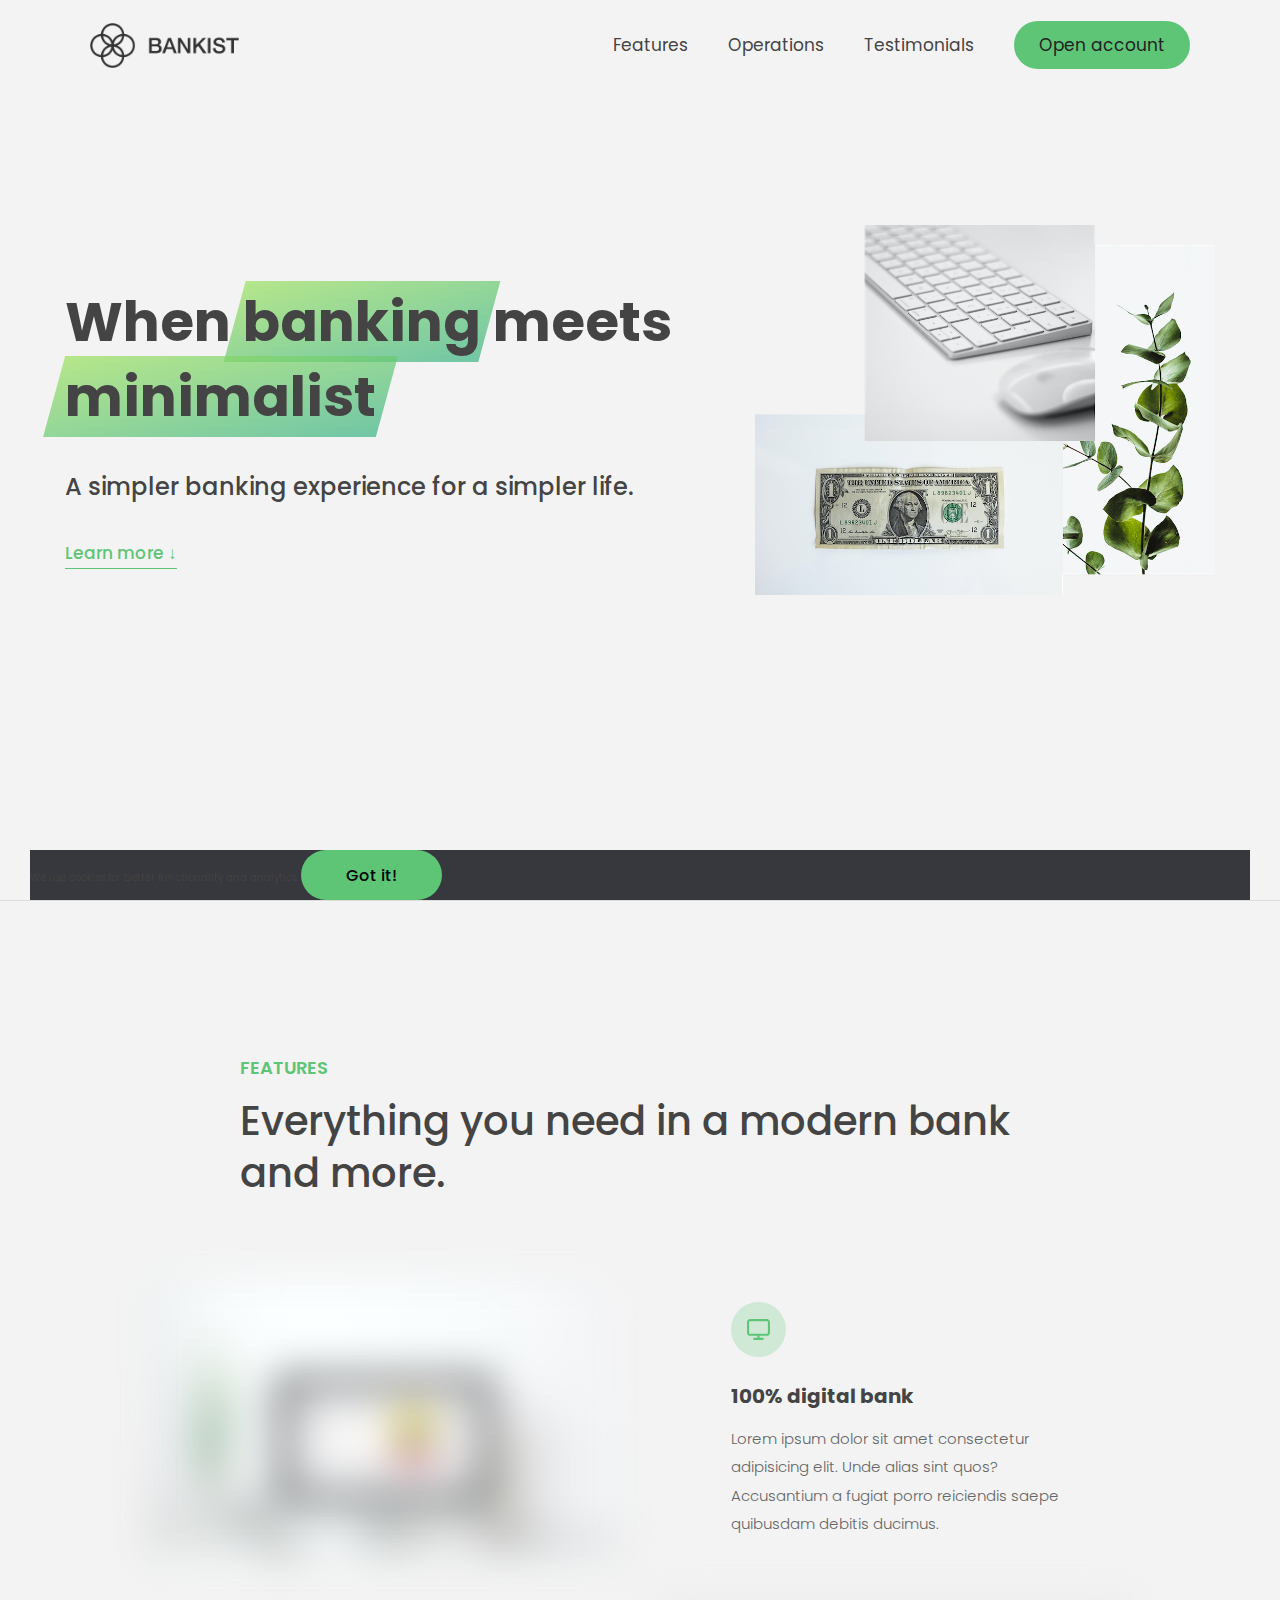
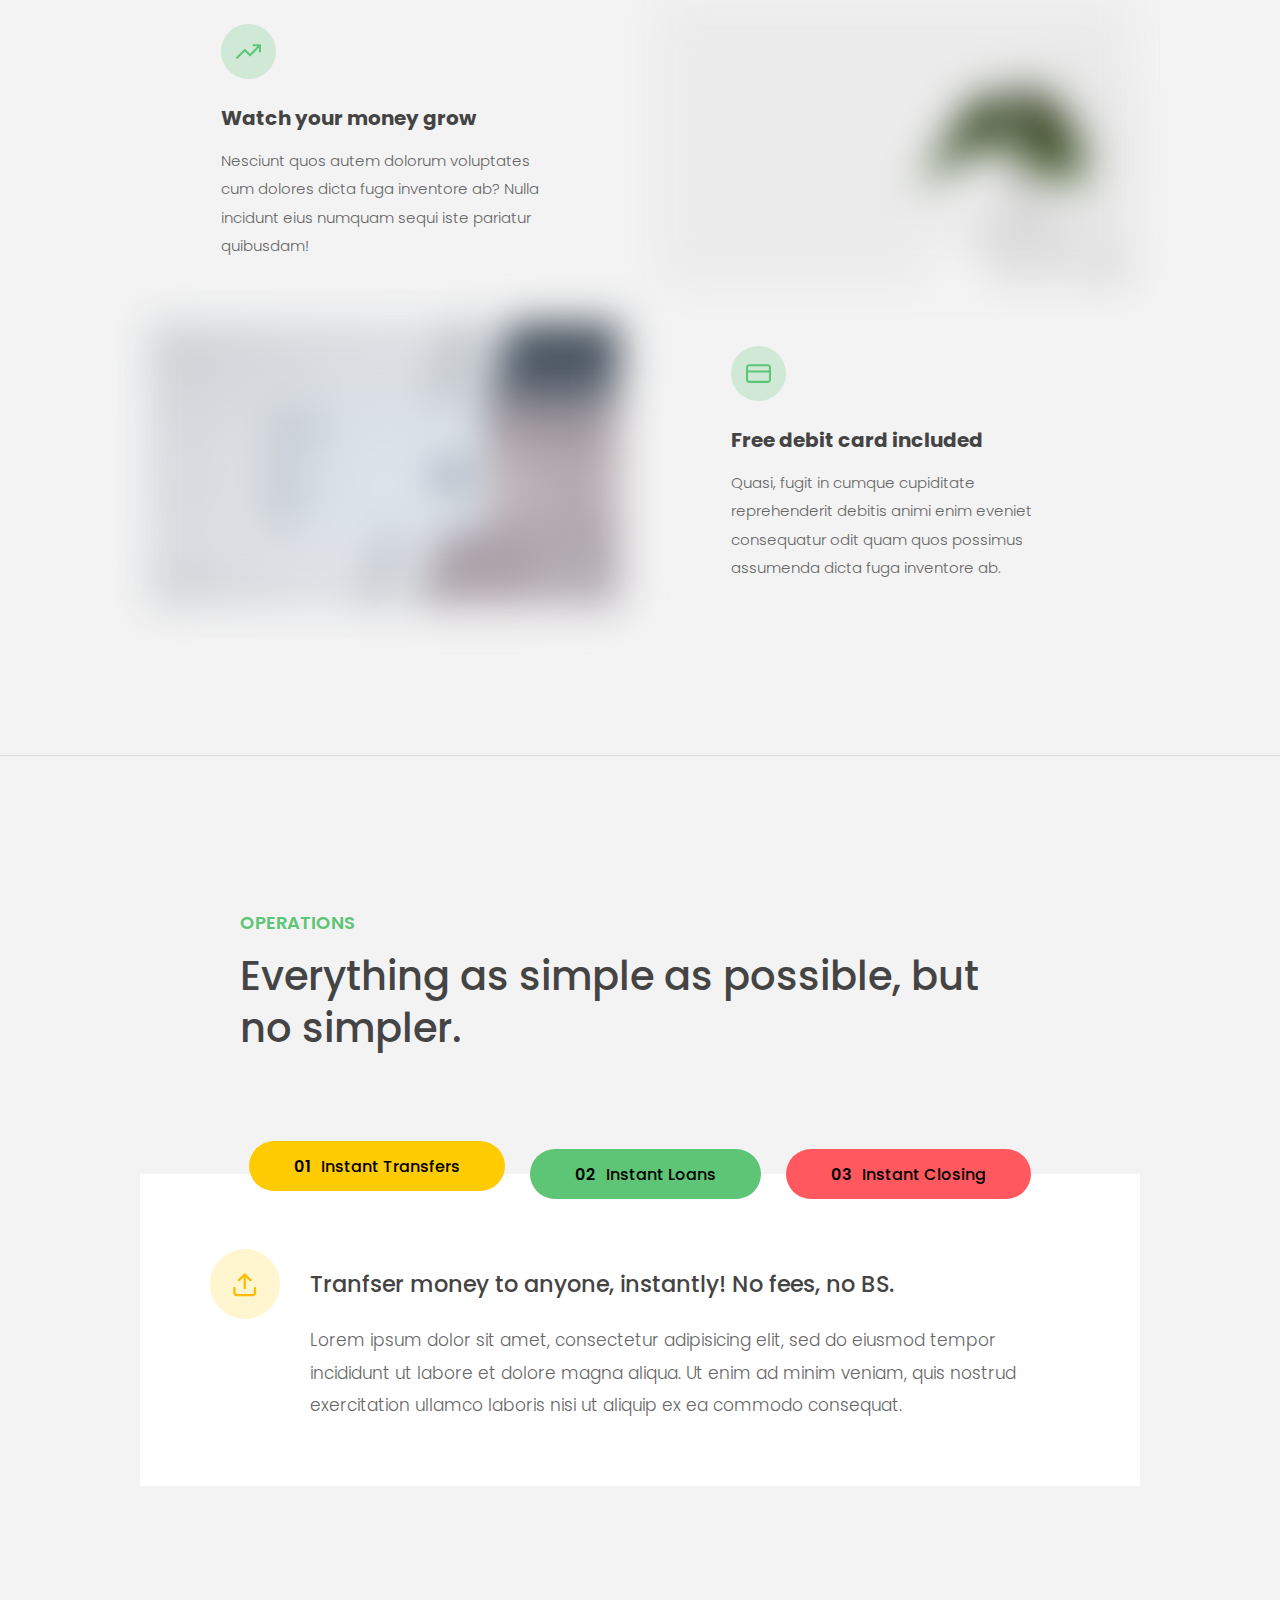
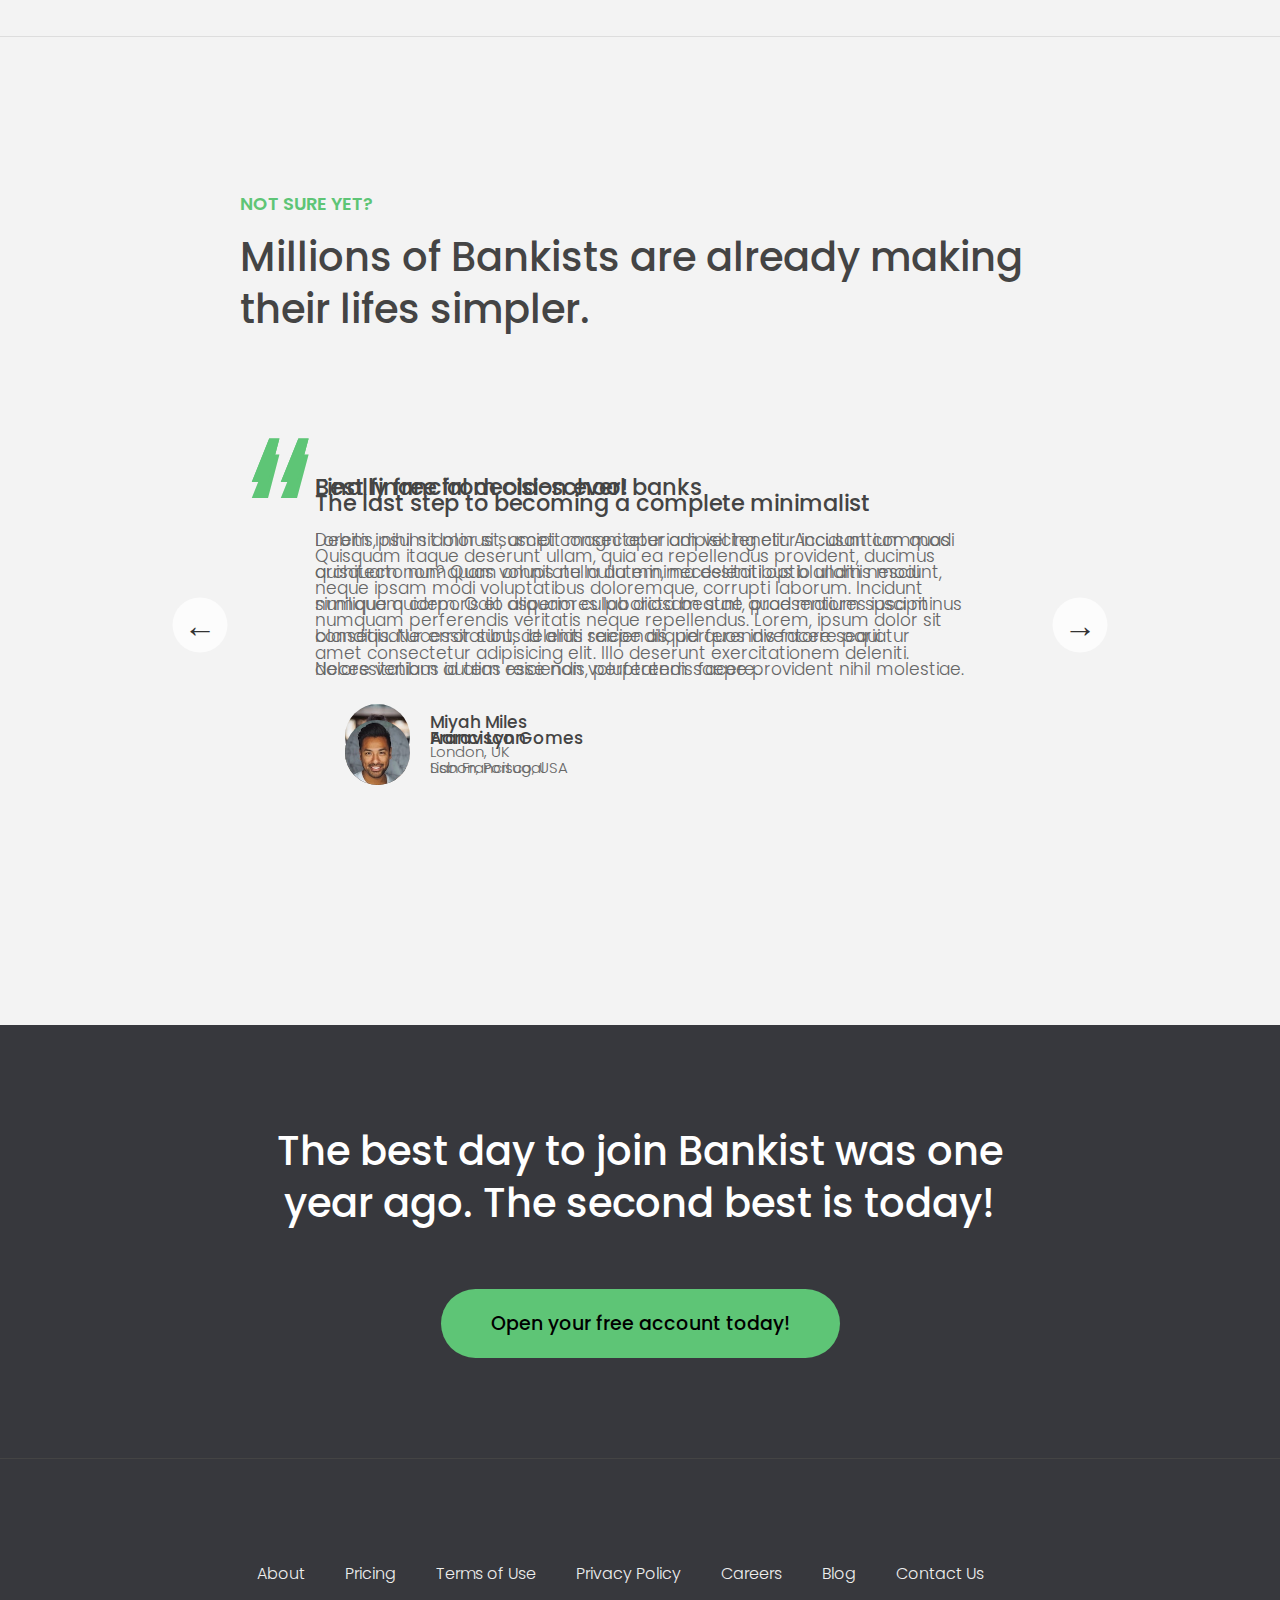
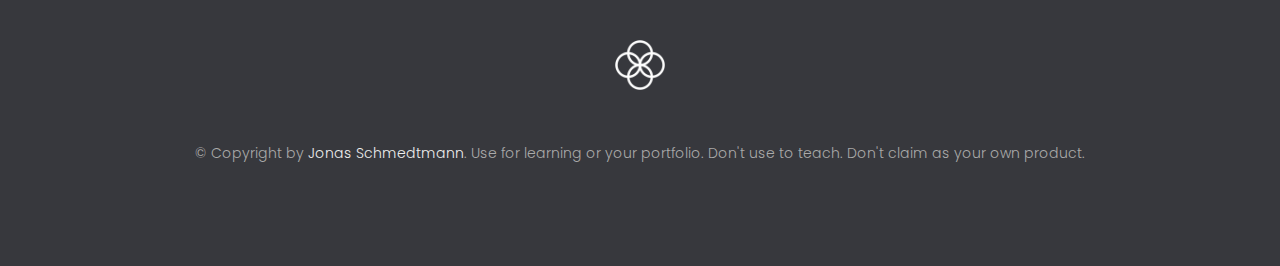
==== bankist-dom/index.html @ 55b10084 "dom start" ====
<!DOCTYPE html>
<html lang="en">
  <head>
    <meta charset="UTF-8" />
    <meta name="viewport" content="width=device-width, initial-scale=1.0" />
    <meta http-equiv="X-UA-Compatible" content="ie=edge" />
    <link rel="shortcut icon" type="image/png" href="img/icon.png" />

    <link
      href="https://fonts.googleapis.com/css?family=Poppins:300,400,500,600&display=swap"
      rel="stylesheet"
    />
    <link rel="stylesheet" href="style.css" />
    <title>Bankist | When Banking meets Minimalist</title>
  </head>
  <body>
    <header class="header">
      <nav class="nav">
        <img
          src="img/logo.png"
          alt="Bankist logo"
          class="nav__logo"
          id="logo"
        />
        <ul class="nav__links">
          <li class="nav__item">
            <a class="nav__link" href="#section--1">Features</a>
          </li>
          <li class="nav__item">
            <a class="nav__link" href="#section--2">Operations</a>
          </li>
          <li class="nav__item">
            <a class="nav__link" href="#section--3">Testimonials</a>
          </li>
          <li class="nav__item">
            <a class="nav__link nav__link--btn btn--show-modal" href="#"
              >Open account</a
            >
          </li>
        </ul>
      </nav>

      <div class="header__title">
        <h1>
          When
          <!-- Green highlight effect -->
          <span class="highlight">banking</span>
          meets<br />
          <span class="highlight">minimalist</span>
        </h1>
        <h4>A simpler banking experience for a simpler life.</h4>
        <button class="btn--text btn--scroll-to">Learn more &DownArrow;</button>
        <img
          src="img/hero.png"
          class="header__img"
          alt="Minimalist bank items"
        />
      </div>
    </header>

    <section class="section" id="section--1">
      <div class="section__title">
        <h2 class="section__description">Features</h2>
        <h3 class="section__header">
          Everything you need in a modern bank and more.
        </h3>
      </div>

      <div class="features">
        <img
          src="img/digital-lazy.jpg"
          data-src="img/digital.jpg"
          alt="Computer"
          class="features__img lazy-img"
        />
        <div class="features__feature">
          <div class="features__icon">
            <svg>
              <use xlink:href="img/icons.svg#icon-monitor"></use>
            </svg>
          </div>
          <h5 class="features__header">100% digital bank</h5>
          <p>
            Lorem ipsum dolor sit amet consectetur adipisicing elit. Unde alias
            sint quos? Accusantium a fugiat porro reiciendis saepe quibusdam
            debitis ducimus.
          </p>
        </div>

        <div class="features__feature">
          <div class="features__icon">
            <svg>
              <use xlink:href="img/icons.svg#icon-trending-up"></use>
            </svg>
          </div>
          <h5 class="features__header">Watch your money grow</h5>
          <p>
            Nesciunt quos autem dolorum voluptates cum dolores dicta fuga
            inventore ab? Nulla incidunt eius numquam sequi iste pariatur
            quibusdam!
          </p>
        </div>
        <img
          src="img/grow-lazy.jpg"
          data-src="img/grow.jpg"
          alt="Plant"
          class="features__img lazy-img"
        />

        <img
          src="img/card-lazy.jpg"
          data-src="img/card.jpg"
          alt="Credit card"
          class="features__img lazy-img"
        />
        <div class="features__feature">
          <div class="features__icon">
            <svg>
              <use xlink:href="img/icons.svg#icon-credit-card"></use>
            </svg>
          </div>
          <h5 class="features__header">Free debit card included</h5>
          <p>
            Quasi, fugit in cumque cupiditate reprehenderit debitis animi enim
            eveniet consequatur odit quam quos possimus assumenda dicta fuga
            inventore ab.
          </p>
        </div>
      </div>
    </section>

    <section class="section" id="section--2">
      <div class="section__title">
        <h2 class="section__description">Operations</h2>
        <h3 class="section__header">
          Everything as simple as possible, but no simpler.
        </h3>
      </div>

      <div class="operations">
        <div class="operations__tab-container">
          <button
            class="btn operations__tab operations__tab--1 operations__tab--active"
            data-tab="1"
          >
            <span>01</span>Instant Transfers
          </button>
          <button class="btn operations__tab operations__tab--2" data-tab="2">
            <span>02</span>Instant Loans
          </button>
          <button class="btn operations__tab operations__tab--3" data-tab="3">
            <span>03</span>Instant Closing
          </button>
        </div>
        <div
          class="operations__content operations__content--1 operations__content--active"
        >
          <div class="operations__icon operations__icon--1">
            <svg>
              <use xlink:href="img/icons.svg#icon-upload"></use>
            </svg>
          </div>
          <h5 class="operations__header">
            Tranfser money to anyone, instantly! No fees, no BS.
          </h5>
          <p>
            Lorem ipsum dolor sit amet, consectetur adipisicing elit, sed do
            eiusmod tempor incididunt ut labore et dolore magna aliqua. Ut enim
            ad minim veniam, quis nostrud exercitation ullamco laboris nisi ut
            aliquip ex ea commodo consequat.
          </p>
        </div>

        <div class="operations__content operations__content--2">
          <div class="operations__icon operations__icon--2">
            <svg>
              <use xlink:href="img/icons.svg#icon-home"></use>
            </svg>
          </div>
          <h5 class="operations__header">
            Buy a home or make your dreams come true, with instant loans.
          </h5>
          <p>
            Duis aute irure dolor in reprehenderit in voluptate velit esse
            cillum dolore eu fugiat nulla pariatur. Excepteur sint occaecat
            cupidatat non proident, sunt in culpa qui officia deserunt mollit
            anim id est laborum.
          </p>
        </div>
        <div class="operations__content operations__content--3">
          <div class="operations__icon operations__icon--3">
            <svg>
              <use xlink:href="img/icons.svg#icon-user-x"></use>
            </svg>
          </div>
          <h5 class="operations__header">
            No longer need your account? No problem! Close it instantly.
          </h5>
          <p>
            Excepteur sint occaecat cupidatat non proident, sunt in culpa qui
            officia deserunt mollit anim id est laborum. Ut enim ad minim
            veniam, quis nostrud exercitation ullamco laboris nisi ut aliquip ex
            ea commodo consequat.
          </p>
        </div>
      </div>
    </section>

    <section class="section" id="section--3">
      <div class="section__title section__title--testimonials">
        <h2 class="section__description">Not sure yet?</h2>
        <h3 class="section__header">
          Millions of Bankists are already making their lifes simpler.
        </h3>
      </div>

      <div class="slider">
        <div class="slide slide--1">
          <div class="testimonial">
            <h5 class="testimonial__header">Best financial decision ever!</h5>
            <blockquote class="testimonial__text">
              Lorem ipsum dolor sit, amet consectetur adipisicing elit.
              Accusantium quas quisquam non? Quas voluptate nulla minima
              deleniti optio ullam nesciunt, numquam corporis et asperiores
              laboriosam sunt, praesentium suscipit blanditiis. Necessitatibus
              id alias reiciendis, perferendis facere pariatur dolore veniam
              autem esse non voluptatem saepe provident nihil molestiae.
            </blockquote>
            <address class="testimonial__author">
              <img src="img/user-1.jpg" alt="" class="testimonial__photo" />
              <h6 class="testimonial__name">Aarav Lynn</h6>
              <p class="testimonial__location">San Francisco, USA</p>
            </address>
          </div>
        </div>

        <div class="slide slide--2">
          <div class="testimonial">
            <h5 class="testimonial__header">
              The last step to becoming a complete minimalist
            </h5>
            <blockquote class="testimonial__text">
              Quisquam itaque deserunt ullam, quia ea repellendus provident,
              ducimus neque ipsam modi voluptatibus doloremque, corrupti
              laborum. Incidunt numquam perferendis veritatis neque repellendus.
              Lorem, ipsum dolor sit amet consectetur adipisicing elit. Illo
              deserunt exercitationem deleniti.
            </blockquote>
            <address class="testimonial__author">
              <img src="img/user-2.jpg" alt="" class="testimonial__photo" />
              <h6 class="testimonial__name">Miyah Miles</h6>
              <p class="testimonial__location">London, UK</p>
            </address>
          </div>
        </div>

        <div class="slide slide--3">
          <div class="testimonial">
            <h5 class="testimonial__header">
              Finally free from old-school banks
            </h5>
            <blockquote class="testimonial__text">
              Debitis, nihil sit minus suscipit magni aperiam vel tenetur
              incidunt commodi architecto numquam omnis nulla autem,
              necessitatibus blanditiis modi similique quidem. Odio aliquam
              culpa dicta beatae quod maiores ipsa minus consequatur error sunt,
              deleniti saepe aliquid quos inventore sequi. Necessitatibus id
              alias reiciendis, perferendis facere.
            </blockquote>
            <address class="testimonial__author">
              <img src="img/user-3.jpg" alt="" class="testimonial__photo" />
              <h6 class="testimonial__name">Francisco Gomes</h6>
              <p class="testimonial__location">Lisbon, Portugal</p>
            </address>
          </div>
        </div>

        <!-- <div class="slide"><img src="img/img-1.jpg" alt="Photo 1" /></div>
        <div class="slide"><img src="img/img-2.jpg" alt="Photo 2" /></div>
        <div class="slide"><img src="img/img-3.jpg" alt="Photo 3" /></div>
        <div class="slide"><img src="img/img-4.jpg" alt="Photo 4" /></div> -->
        <button class="slider__btn slider__btn--left">&larr;</button>
        <button class="slider__btn slider__btn--right">&rarr;</button>
        <div class="dots"></div>
      </div>
    </section>

    <section class="section section--sign-up">
      <div class="section__title">
        <h3 class="section__header">
          The best day to join Bankist was one year ago. The second best is
          today!
        </h3>
      </div>
      <button class="btn btn--show-modal">Open your free account today!</button>
    </section>

    <footer class="footer">
      <ul class="footer__nav">
        <li class="footer__item">
          <a class="footer__link" href="#">About</a>
        </li>
        <li class="footer__item">
          <a class="footer__link" href="#">Pricing</a>
        </li>
        <li class="footer__item">
          <a class="footer__link" href="#">Terms of Use</a>
        </li>
        <li class="footer__item">
          <a class="footer__link" href="#">Privacy Policy</a>
        </li>
        <li class="footer__item">
          <a class="footer__link" href="#">Careers</a>
        </li>
        <li class="footer__item">
          <a class="footer__link" href="#">Blog</a>
        </li>
        <li class="footer__item">
          <a class="footer__link" href="#">Contact Us</a>
        </li>
      </ul>
      <img src="img/icon.png" alt="Logo" class="footer__logo" />
      <p class="footer__copyright">
        &copy; Copyright by
        <a
          class="footer__link twitter-link"
          target="_blank"
          href="https://twitter.com/jonasschmedtman"
          >Jonas Schmedtmann</a
        >. Use for learning or your portfolio. Don't use to teach. Don't claim
        as your own product.
      </p>
    </footer>

    <div class="modal hidden">
      <button class="btn--close-modal">&times;</button>
      <h2 class="modal__header">
        Open your bank account <br />
        in just <span class="highlight">5 minutes</span>
      </h2>
      <form class="modal__form">
        <label>First Name</label>
        <input type="text" />
        <label>Last Name</label>
        <input type="text" />
        <label>Email Address</label>
        <input type="email" />
        <button class="btn">Next step &rarr;</button>
      </form>
    </div>
    <div class="overlay hidden"></div>

    <script src="script.js"></script>
  </body>
</html>
---- bankist-dom/style.css ----
/* The page is NOT responsive. You can implement responsiveness yourself if you wanna have some fun 😃 */

:root {
  --color-primary: #5ec576;
  --color-secondary: #ffcb03;
  --color-tertiary: #ff585f;
  --color-primary-darker: #4bbb7d;
  --color-secondary-darker: #ffbb00;
  --color-tertiary-darker: #fd424b;
  --color-primary-opacity: #5ec5763a;
  --color-secondary-opacity: #ffcd0331;
  --color-tertiary-opacity: #ff58602d;
  --gradient-primary: linear-gradient(to top left, #39b385, #9be15d);
  --gradient-secondary: linear-gradient(to top left, #ffb003, #ffcb03);
}

* {
  margin: 0;
  padding: 0;
  box-sizing: inherit;
}

html {
  font-size: 62.5%;
  box-sizing: border-box;
}

body {
  font-family: 'Poppins', sans-serif;
  font-weight: 300;
  color: #444;
  line-height: 1.9;
  background-color: #f3f3f3;
}

/* GENERAL ELEMENTS */
.section {
  padding: 15rem 3rem;
  border-top: 1px solid #ddd;

  transition: transform 1s, opacity 1s;
}

.section--hidden {
  opacity: 0;
  transform: translateY(8rem);
}

.section__title {
  max-width: 80rem;
  margin: 0 auto 8rem auto;
}

.section__description {
  font-size: 1.8rem;
  font-weight: 600;
  text-transform: uppercase;
  color: var(--color-primary);
  margin-bottom: 1rem;
}

.section__header {
  font-size: 4rem;
  line-height: 1.3;
  font-weight: 500;
}

.btn {
  display: inline-block;
  background-color: var(--color-primary);
  font-size: 1.6rem;
  font-family: inherit;
  font-weight: 500;
  border: none;
  padding: 1.25rem 4.5rem;
  border-radius: 10rem;
  cursor: pointer;
  transition: all 0.3s;
}

.btn:hover {
  background-color: var(--color-primary-darker);
}

.btn--text {
  display: inline-block;
  background: none;
  font-size: 1.7rem;
  font-family: inherit;
  font-weight: 500;
  color: var(--color-primary);
  border: none;
  border-bottom: 1px solid currentColor;
  padding-bottom: 2px;
  cursor: pointer;
  transition: all 0.3s;
}

p {
  color: #666;
}

/* This is BAD for accessibility! Don't do in the real world! */
button:focus {
  outline: none;
}

img {
  transition: filter 0.5s;
}

.lazy-img {
  filter: blur(20px);
}

/* NAVIGATION */
.nav {
  display: flex;
  justify-content: space-between;
  align-items: center;
  height: 9rem;
  width: 100%;
  padding: 0 6rem;
  z-index: 100;
}

/* nav and stickly class at the same time */
.nav.sticky {
  position: fixed;
  background-color: rgba(255, 255, 255, 0.95);
}

.nav__logo {
  height: 4.5rem;
  transition: all 0.3s;
}

.nav__links {
  display: flex;
  align-items: center;
  list-style: none;
}

.nav__item {
  margin-left: 4rem;
}

.nav__link:link,
.nav__link:visited {
  font-size: 1.7rem;
  font-weight: 400;
  color: inherit;
  text-decoration: none;
  display: block;
  transition: all 0.3s;
}

.nav__link--btn:link,
.nav__link--btn:visited {
  padding: 0.8rem 2.5rem;
  border-radius: 3rem;
  background-color: var(--color-primary);
  color: #222;
}

.nav__link--btn:hover,
.nav__link--btn:active {
  color: inherit;
  background-color: var(--color-primary-darker);
  color: #333;
}

/* HEADER */
.header {
  padding: 0 3rem;
  height: 100vh;
  display: flex;
  flex-direction: column;
  align-items: center;
}

.header__title {
  flex: 1;

  max-width: 115rem;
  display: grid;
  grid-template-columns: 3fr 2fr;
  row-gap: 3rem;
  align-content: center;
  justify-content: center;

  align-items: start;
  justify-items: start;
}

h1 {
  font-size: 5.5rem;
  line-height: 1.35;
}

h4 {
  font-size: 2.4rem;
  font-weight: 500;
}

.header__img {
  width: 100%;
  grid-column: 2 / 3;
  grid-row: 1 / span 4;
  transform: translateY(-6rem);
}

.highlight {
  position: relative;
}

.highlight::after {
  display: block;
  content: '';
  position: absolute;
  bottom: 0;
  left: 0;
  height: 100%;
  width: 100%;
  z-index: -1;
  opacity: 0.7;
  transform: scale(1.07, 1.05) skewX(-15deg);
  background-image: var(--gradient-primary);
}

/* FEATURES */
.features {
  display: grid;
  grid-template-columns: 1fr 1fr;
  gap: 4rem;
  margin: 0 12rem;
}

.features__img {
  width: 100%;
}

.features__feature {
  align-self: center;
  justify-self: center;
  width: 70%;
  font-size: 1.5rem;
}

.features__icon {
  display: flex;
  align-items: center;
  justify-content: center;
  background-color: var(--color-primary-opacity);
  height: 5.5rem;
  width: 5.5rem;
  border-radius: 50%;
  margin-bottom: 2rem;
}

.features__icon svg {
  height: 2.5rem;
  width: 2.5rem;
  fill: var(--color-primary);
}

.features__header {
  font-size: 2rem;
  margin-bottom: 1rem;
}

/* OPERATIONS */
.operations {
  max-width: 100rem;
  margin: 12rem auto 0 auto;

  background-color: #fff;
}

.operations__tab-container {
  display: flex;
  justify-content: center;
}

.operations__tab {
  margin-right: 2.5rem;
  transform: translateY(-50%);
}

.operations__tab span {
  margin-right: 1rem;
  font-weight: 600;
  display: inline-block;
}

.operations__tab--1 {
  background-color: var(--color-secondary);
}

.operations__tab--1:hover {
  background-color: var(--color-secondary-darker);
}

.operations__tab--3 {
  background-color: var(--color-tertiary);
  margin: 0;
}

.operations__tab--3:hover {
  background-color: var(--color-tertiary-darker);
}

.operations__tab--active {
  transform: translateY(-66%);
}

.operations__content {
  display: none;

  /* JUST PRESENTATIONAL */
  font-size: 1.7rem;
  padding: 2.5rem 7rem 6.5rem 7rem;
}

.operations__content--active {
  display: grid;
  grid-template-columns: 7rem 1fr;
  column-gap: 3rem;
  row-gap: 0.5rem;
}

.operations__header {
  font-size: 2.25rem;
  font-weight: 500;
  align-self: center;
}

.operations__icon {
  display: flex;
  align-items: center;
  justify-content: center;
  height: 7rem;
  width: 7rem;
  border-radius: 50%;
}

.operations__icon svg {
  height: 2.75rem;
  width: 2.75rem;
}

.operations__content p {
  grid-column: 2;
}

.operations__icon--1 {
  background-color: var(--color-secondary-opacity);
}
.operations__icon--2 {
  background-color: var(--color-primary-opacity);
}
.operations__icon--3 {
  background-color: var(--color-tertiary-opacity);
}
.operations__icon--1 svg {
  fill: var(--color-secondary-darker);
}
.operations__icon--2 svg {
  fill: var(--color-primary);
}
.operations__icon--3 svg {
  fill: var(--color-tertiary);
}

/* SLIDER */
.slider {
  max-width: 100rem;
  height: 50rem;
  margin: 0 auto;
  position: relative;

  /* IN THE END */
  overflow: hidden;
}

.slide {
  position: absolute;
  top: 0;
  width: 100%;
  height: 50rem;

  display: flex;
  align-items: center;
  justify-content: center;

  /* THIS creates the animation! */
  transition: transform 1s;
}

.slide > img {
  /* Only for images that have different size than slide */
  width: 100%;
  height: 100%;
  object-fit: cover;
}

.slider__btn {
  position: absolute;
  top: 50%;
  z-index: 10;

  border: none;
  background: rgba(255, 255, 255, 0.7);
  font-family: inherit;
  color: #333;
  border-radius: 50%;
  height: 5.5rem;
  width: 5.5rem;
  font-size: 3.25rem;
  cursor: pointer;
}

.slider__btn--left {
  left: 6%;
  transform: translate(-50%, -50%);
}

.slider__btn--right {
  right: 6%;
  transform: translate(50%, -50%);
}

.dots {
  position: absolute;
  bottom: 5%;
  left: 50%;
  transform: translateX(-50%);
  display: flex;
}

.dots__dot {
  border: none;
  background-color: #b9b9b9;
  opacity: 0.7;
  height: 1rem;
  width: 1rem;
  border-radius: 50%;
  margin-right: 1.75rem;
  cursor: pointer;
  transition: all 0.5s;

  /* Only necessary when overlying images */
  /* box-shadow: 0 0.6rem 1.5rem rgba(0, 0, 0, 0.7); */
}

.dots__dot:last-child {
  margin: 0;
}

.dots__dot--active {
  /* background-color: #fff; */
  background-color: #888;
  opacity: 1;
}

/* TESTIMONIALS */
.testimonial {
  width: 65%;
  position: relative;
}

.testimonial::before {
  content: '\201C';
  position: absolute;
  top: -5.7rem;
  left: -6.8rem;
  line-height: 1;
  font-size: 20rem;
  font-family: inherit;
  color: var(--color-primary);
  z-index: -1;
}

.testimonial__header {
  font-size: 2.25rem;
  font-weight: 500;
  margin-bottom: 1.5rem;
}

.testimonial__text {
  font-size: 1.7rem;
  margin-bottom: 3.5rem;
  color: #666;
}

.testimonial__author {
  margin-left: 3rem;
  font-style: normal;

  display: grid;
  grid-template-columns: 6.5rem 1fr;
  column-gap: 2rem;
}

.testimonial__photo {
  grid-row: 1 / span 2;
  width: 6.5rem;
  border-radius: 50%;
}

.testimonial__name {
  font-size: 1.7rem;
  font-weight: 500;
  align-self: end;
  margin: 0;
}

.testimonial__location {
  font-size: 1.5rem;
}

.section__title--testimonials {
  margin-bottom: 4rem;
}

/* SIGNUP */
.section--sign-up {
  background-color: #37383d;
  border-top: none;
  border-bottom: 1px solid #444;
  text-align: center;
  padding: 10rem 3rem;
}

.section--sign-up .section__header {
  color: #fff;
  text-align: center;
}

.section--sign-up .section__title {
  margin-bottom: 6rem;
}

.section--sign-up .btn {
  font-size: 1.9rem;
  padding: 2rem 5rem;
}

/* FOOTER */
.footer {
  padding: 10rem 3rem;
  background-color: #37383d;
}

.footer__nav {
  list-style: none;
  display: flex;
  justify-content: center;
  margin-bottom: 5rem;
}

.footer__item {
  margin-right: 4rem;
}

.footer__link {
  font-size: 1.6rem;
  color: #eee;
  text-decoration: none;
}

.footer__logo {
  height: 5rem;
  display: block;
  margin: 0 auto;
  margin-bottom: 5rem;
}

.footer__copyright {
  font-size: 1.4rem;
  color: #aaa;
  text-align: center;
}

.footer__copyright .footer__link {
  font-size: 1.4rem;
}

/* MODAL WINDOW */
.modal {
  position: fixed;
  top: 50%;
  left: 50%;
  transform: translate(-50%, -50%);
  max-width: 60rem;
  background-color: #f3f3f3;
  padding: 5rem 6rem;
  box-shadow: 0 4rem 6rem rgba(0, 0, 0, 0.3);
  z-index: 1000;
  transition: all 0.5s;
}

.overlay {
  position: fixed;
  top: 0;
  left: 0;
  width: 100%;
  height: 100%;
  background-color: rgba(0, 0, 0, 0.5);
  backdrop-filter: blur(4px);
  z-index: 100;
  transition: all 0.5s;
}

.modal__header {
  font-size: 3.25rem;
  margin-bottom: 4.5rem;
  line-height: 1.5;
}

.modal__form {
  margin: 0 3rem;
  display: grid;
  grid-template-columns: 1fr 2fr;
  align-items: center;
  gap: 2.5rem;
}

.modal__form label {
  font-size: 1.7rem;
  font-weight: 500;
}

.modal__form input {
  font-size: 1.7rem;
  padding: 1rem 1.5rem;
  border: 1px solid #ddd;
  border-radius: 0.5rem;
}

.modal__form button {
  grid-column: 1 / span 2;
  justify-self: center;
  margin-top: 1rem;
}

.btn--close-modal {
  font-family: inherit;
  color: inherit;
  position: absolute;
  top: 0.5rem;
  right: 2rem;
  font-size: 4rem;
  cursor: pointer;
  border: none;
  background: none;
}

.hidden {
  visibility: hidden;
  opacity: 0;
}

/* COOKIE MESSAGE */
.cookie-message {
  display: flex;
  align-items: center;
  justify-content: space-evenly;
  width: 100%;
  background-color: white;
  color: #bbb;
  font-size: 1.5rem;
  font-weight: 400;
}
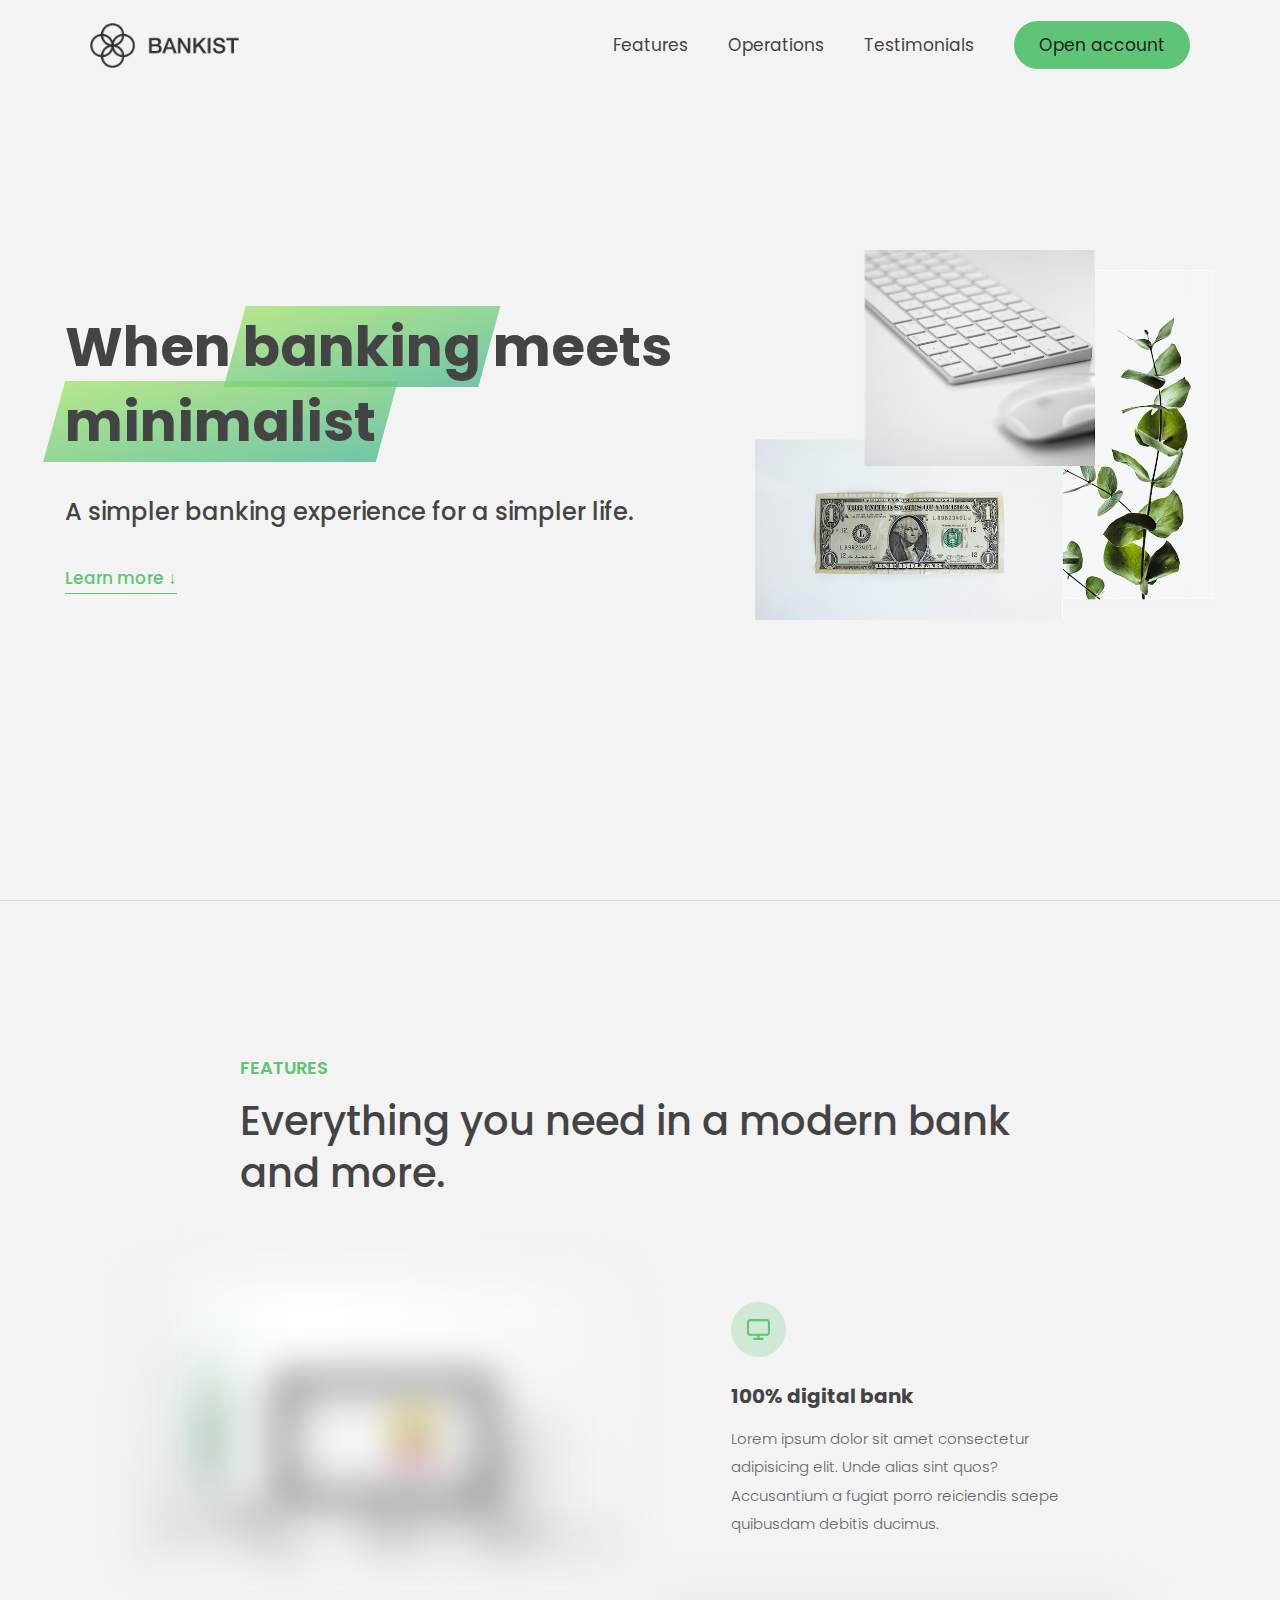
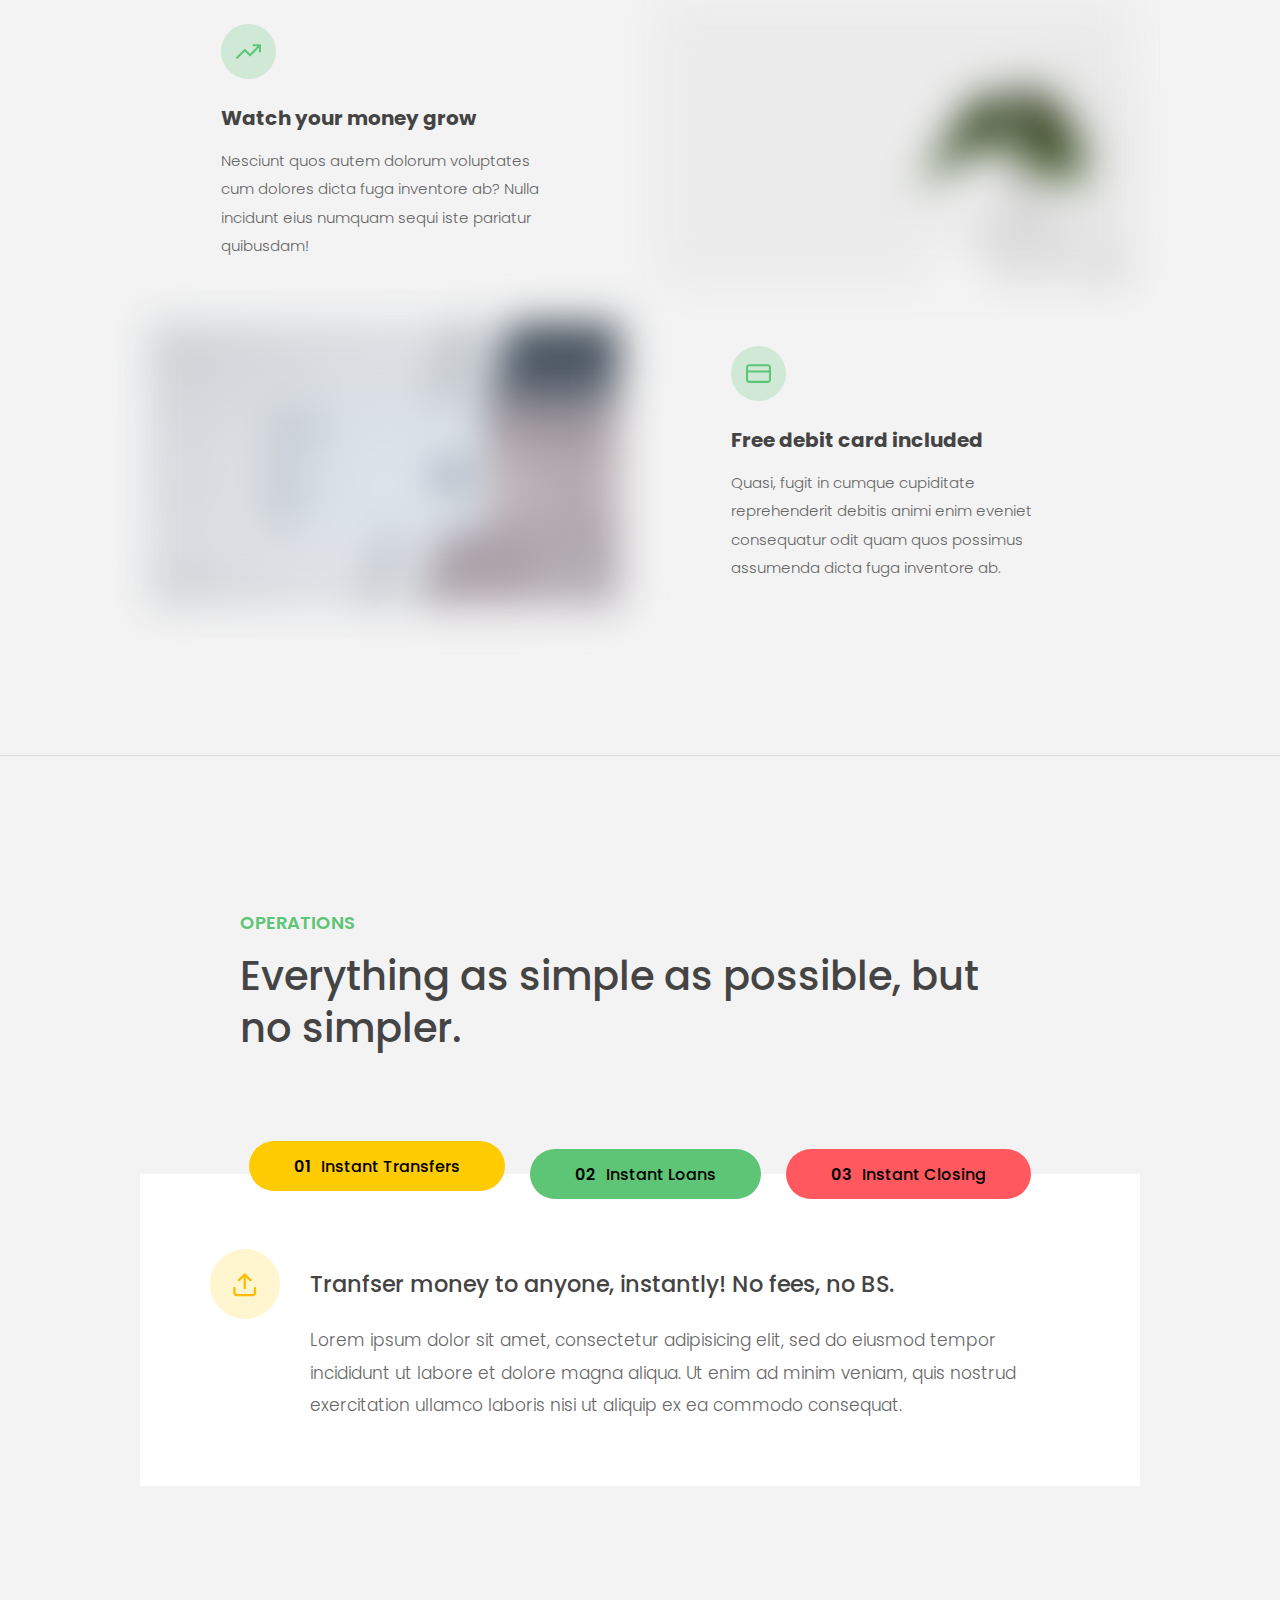
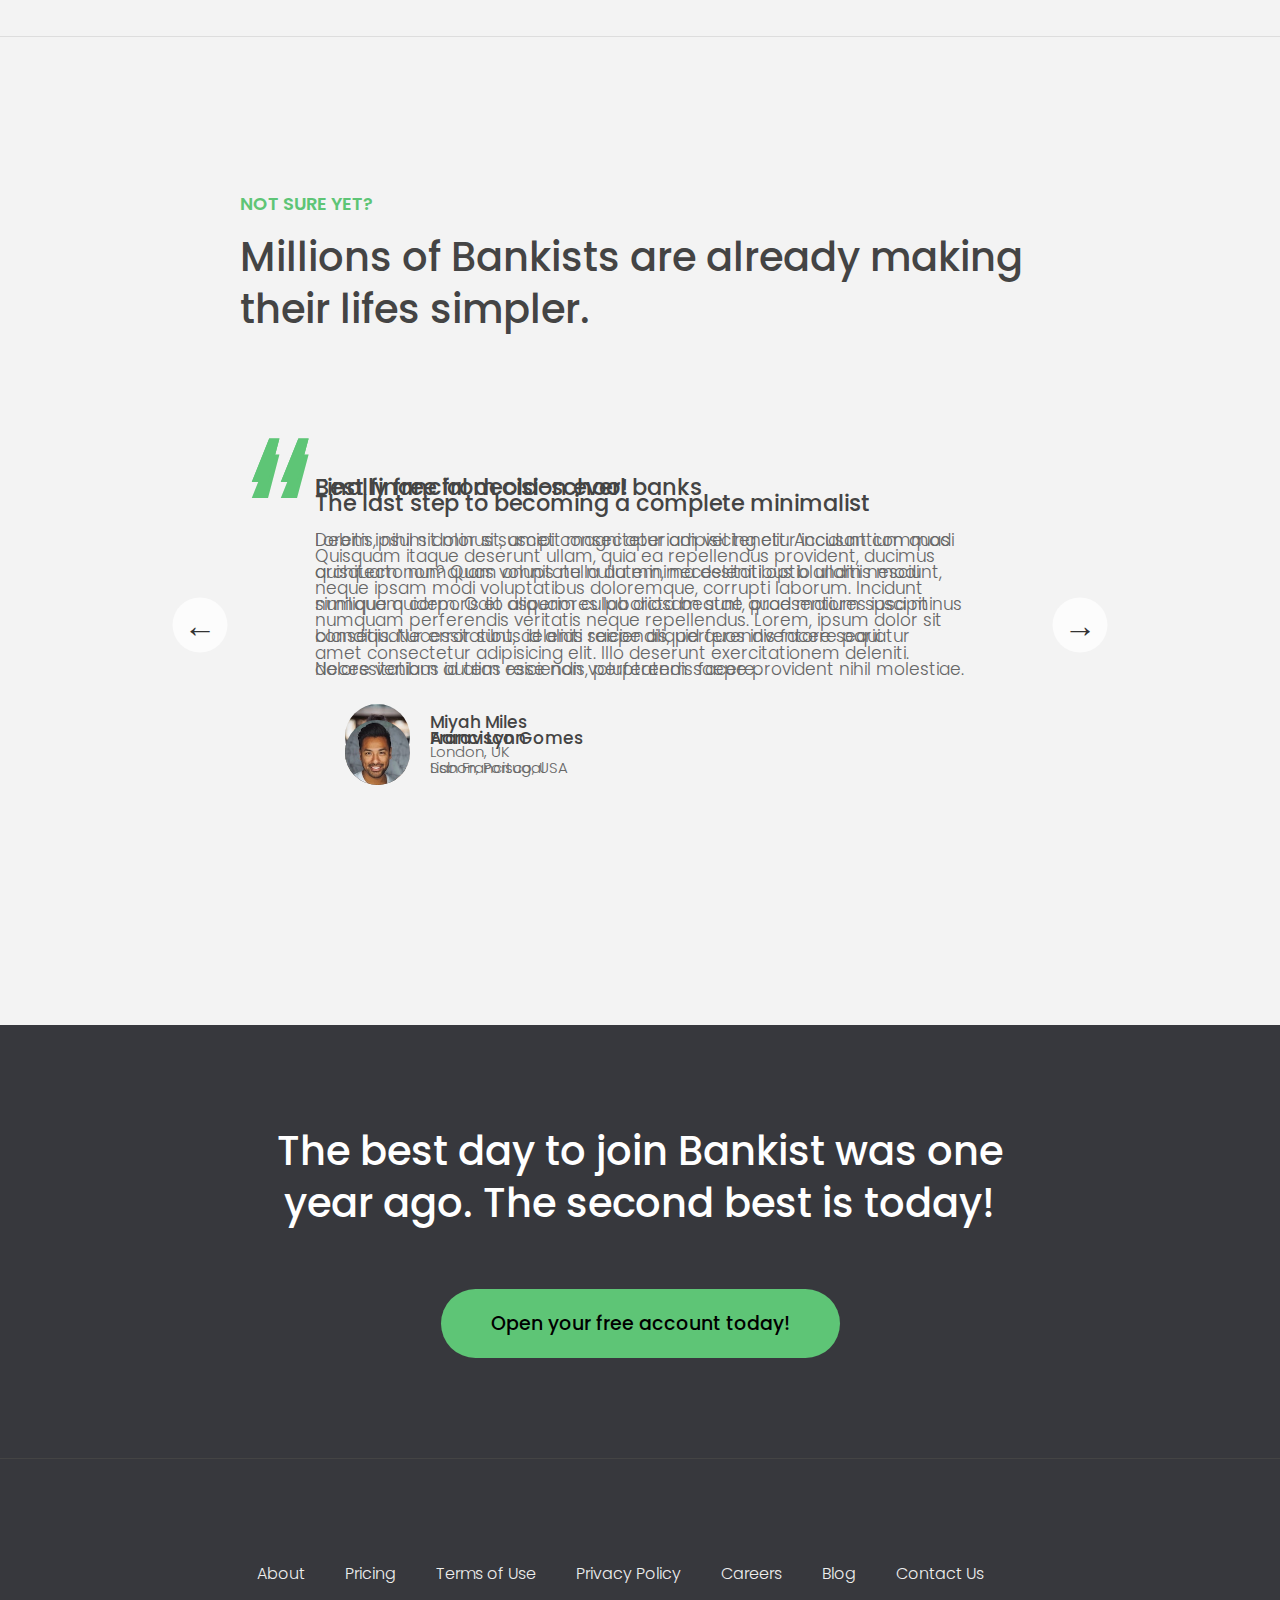
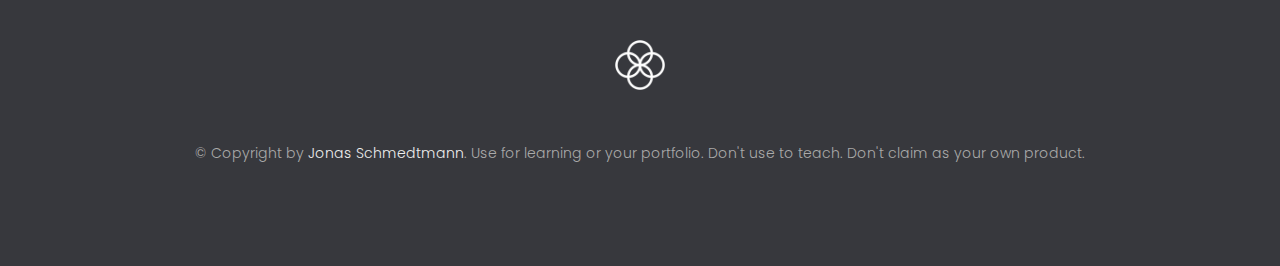
==== commit 88db3d47: "learned about bubbling and capturing" ====
--- a/bankist-dom/index.html
+++ b/bankist-dom/index.html
@@ -24,7 +24,7 @@
         />
         <ul class="nav__links">
           <li class="nav__item">
-            <a class="nav__link" href="#section--1">Features</a>
+            <a class="nav__link" href="#">Features</a>
           </li>
           <li class="nav__item">
             <a class="nav__link" href="#section--2">Operations</a>
